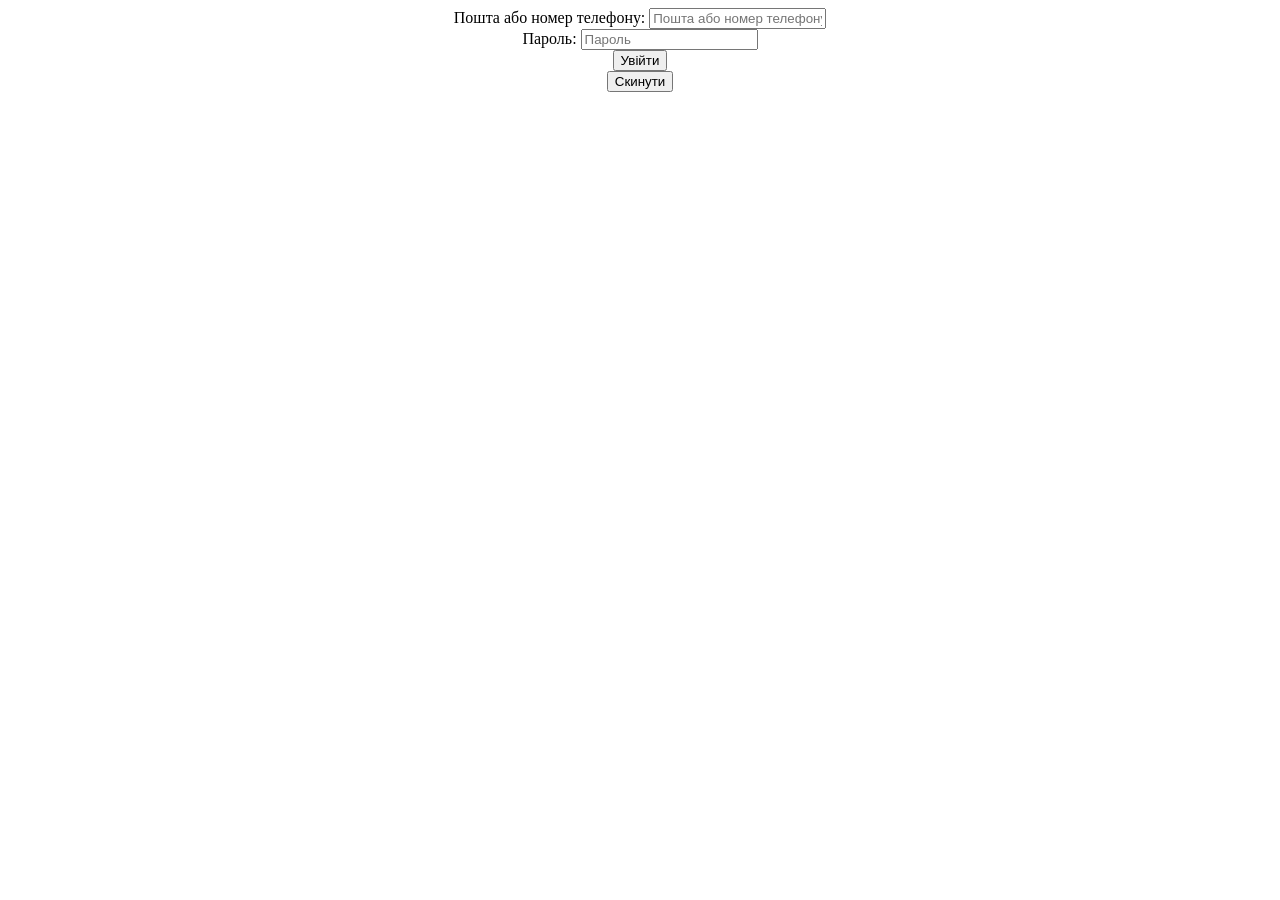
==== app/templates/admin_auth.html @ 2b0f00d4 "add admin authorization" ====
﻿<!doctype html>
<html lang="en">
<head>
    <meta charset="UTF-8">
    <meta name="viewport"
          content="width=device-width, user-scalable=no, initial-scale=1.0, maximum-scale=1.0, minimum-scale=1.0">
    <meta http-equiv="X-UA-Compatible" content="ie=edge">
    <title>Авторизація</title>
    <script src="../static/js/admin_auth.js" defer></script>
</head>
<body>
    <form id="auth-from" method="GET" action="/admin_dashboard" style="display: flex; flex-direction: column; align-items: center; justify-content: center;">
        <label>
            <span>Пошта або номер телефону:</span>
            <input name="admin-credentials" id="admin-credentials" type="text" placeholder="Пошта або номер телефону">
            <span id="invalid-input"></span>
        </label>
        <label>
            <span>Пароль:</span>
            <input name="admin-password" id="admin-password" type="password" placeholder="Пароль">
        </label>
    <button type="submit">Увійти</button>
    <button type="reset">Скинути</button>
    </form>
</body>
</html>
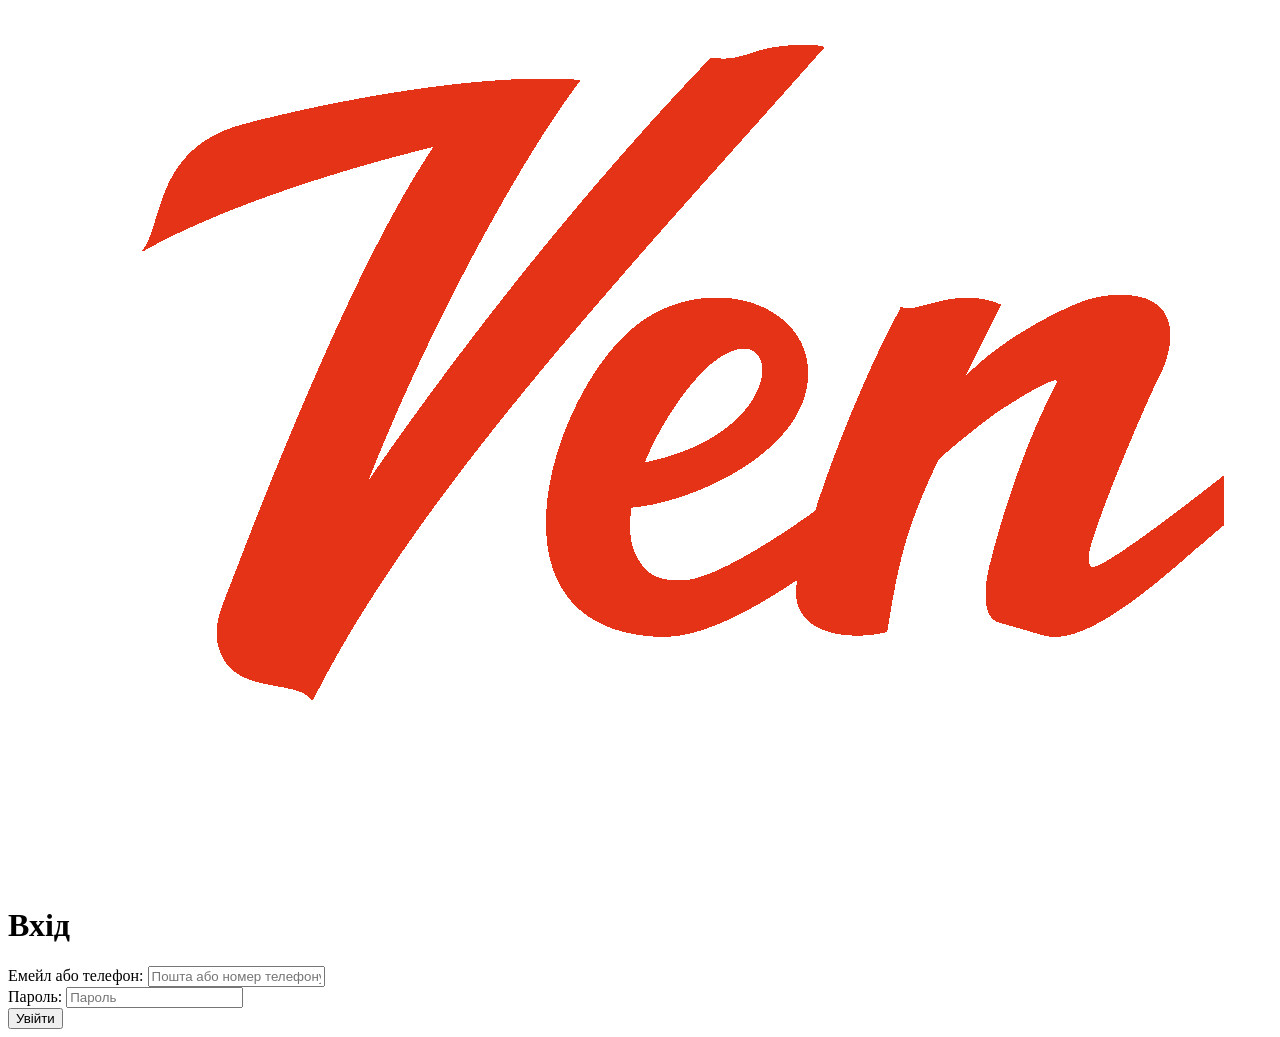
==== commit 10638957: "add templates for user side of content" ====
--- a/app/templates/admin_auth.html
+++ b/app/templates/admin_auth.html
@@ -6,21 +6,34 @@
           content="width=device-width, user-scalable=no, initial-scale=1.0, maximum-scale=1.0, minimum-scale=1.0">
     <meta http-equiv="X-UA-Compatible" content="ie=edge">
     <title>Авторизація</title>
+    <link rel="preconnect" href="https://fonts.googleapis.com">
+    <link rel="preconnect" href="https://fonts.gstatic.com" crossorigin>
+    <link
+        href="https://fonts.googleapis.com/css2?family=Dela+Gothic+One&family=Inter:ital,opsz,wght@0,14..32,100..900;1,14..32,100..900&display=swap"
+        rel="stylesheet">
+    <link rel="stylesheet" href="../static/css/admin_auth.css">
     <script src="../static/js/admin_auth.js" defer></script>
+    <link rel="icon" href="../static/img/temp_logo_64.svg">
 </head>
 <body>
-    <form id="auth-from" method="GET" action="/admin_dashboard" style="display: flex; flex-direction: column; align-items: center; justify-content: center;">
-        <label>
-            <span>Пошта або номер телефону:</span>
-            <input name="admin-credentials" id="admin-credentials" type="text" placeholder="Пошта або номер телефону">
-            <span id="invalid-input"></span>
-        </label>
-        <label>
-            <span>Пароль:</span>
-            <input name="admin-password" id="admin-password" type="password" placeholder="Пароль">
-        </label>
-    <button type="submit">Увійти</button>
-    <button type="reset">Скинути</button>
+<header>
+    <img src="../static/img/logo_red_fixed.png" alt="Logo">
+</header>
+
+<div class="container">
+    <h1>Вхід</h1>
+    <form id="auth-from" method="GET" action="/admin_dashboard">
+        <div class="form-group">
+            <label for="admin-credentials">Емейл або телефон:</label>
+            <input type="text" id="admin-credentials" name="admin-credentials" placeholder="Пошта або номер телефону" required>
+        </div>
+        <div class="form-group">
+            <label for="admin-password">Пароль:</label>
+            <input type="password" id="admin-password" name="admin-password" placeholder="Пароль" required>
+        </div>
+        <span id="invalid-input"></span>
+        <button type="submit">Увійти</button>
     </form>
+</div>
 </body>
 </html>
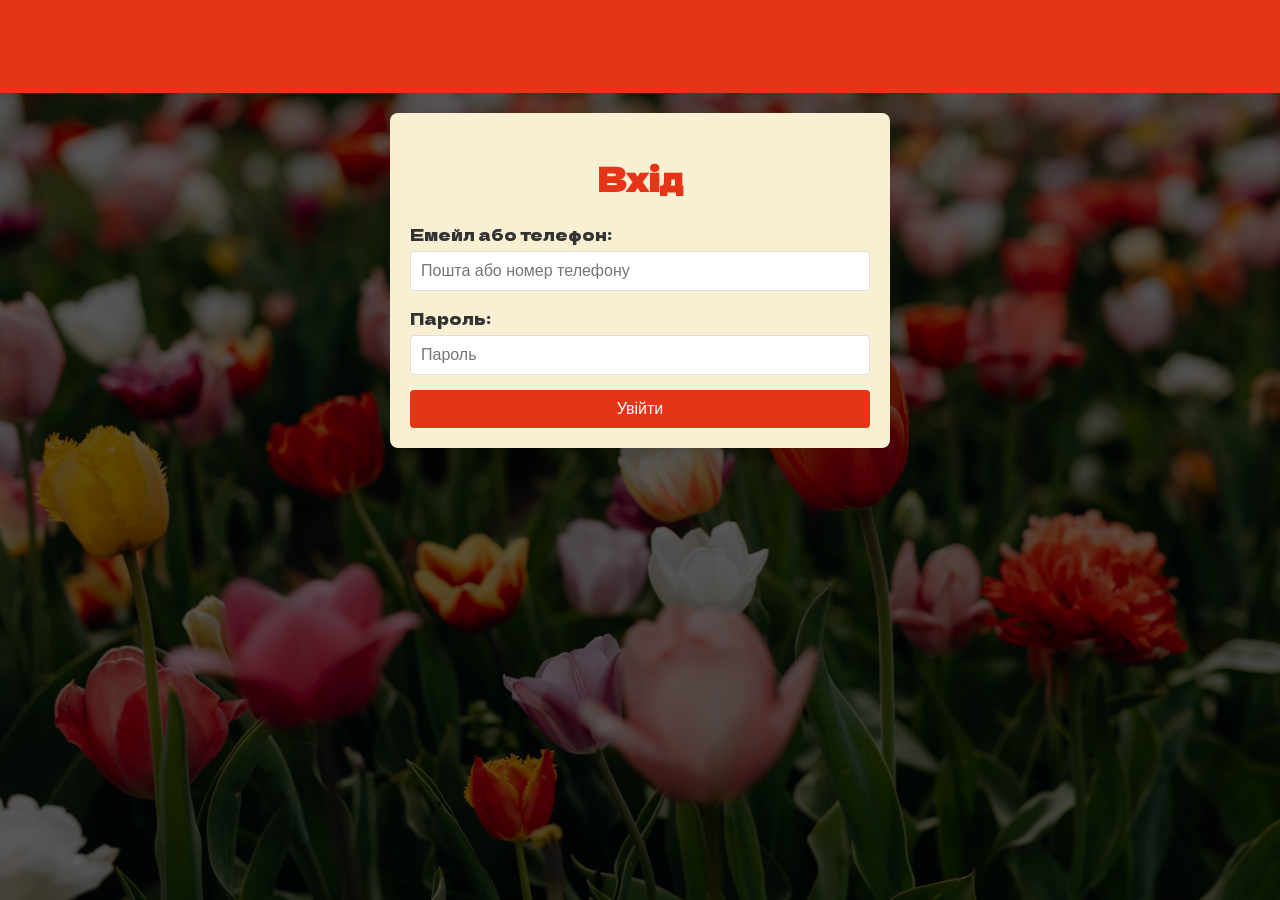
==== commit 9a6dc13c: "fix responsive design and elements displaying" ====
--- a/app/templates/admin_auth.html
+++ b/app/templates/admin_auth.html
@@ -13,7 +13,7 @@
         rel="stylesheet">
     <link rel="stylesheet" href="../static/css/admin_auth.css">
     <script src="../static/js/admin_auth.js" defer></script>
-    <link rel="icon" href="../static/img/temp_logo_64.svg">
+    <link rel="icon" href="../static/img/b&w_logo.svg">
 </head>
 <body>
 <header>
--- a/app/static/css/admin_auth.css
+++ b/app/static/css/admin_auth.css
@@ -0,0 +1,123 @@
+﻿body {
+    margin: 0;
+    padding: 0;
+    font-family: "Dela Gothic One", Arial, sans-serif;
+    background: url("../img/photo_1.jpg") fixed center/cover;
+    color: #333;
+    position: relative;
+}
+body::after {
+    content: "";
+    position: fixed; /* Фіксоване затемнення */
+    top: 0;
+    left: 0;
+    width: 100%;
+    height: 100%;
+    background: rgba(0, 0, 0, 0.6);
+    z-index: -1; /* Відправляємо затемнення під контент */
+}
+
+header {
+    background-color: #e53417;
+    color: white;
+    padding: 20px;
+    text-align: center;
+    display: flex;
+    justify-content: center;
+    align-items: center;
+}
+
+
+
+header img {
+    width: 250px;
+    object-fit: contain;
+}
+
+.container {
+    background-color: #f9f0d4;
+    padding: 20px;
+    border-radius: 8px;
+    box-shadow: 0 4px 8px rgba(0, 0, 0, 0.1);
+    width: 90%;
+    max-width: 500px;
+    margin: 20px auto;
+    box-sizing: border-box;
+}
+
+h1 {
+    text-align: center;
+    color: #e53417;
+}
+
+.form-group {
+    margin-bottom: 15px;
+}
+
+label {
+    font-size: 16px;
+    margin-bottom: 5px;
+    display: block;
+}
+
+input[type="text"],
+input[type="email"],
+input[type="tel"],
+input[type="password"] {
+    width: 100%;
+    padding: 10px;
+    font-size: 16px;
+    border: 1px solid #ddd;
+    border-radius: 4px;
+    box-sizing: border-box;
+}
+
+button {
+    background-color: #e53417;
+    color: white;
+    padding: 10px 20px;
+    border: none;
+    border-radius: 4px;
+    cursor: pointer;
+    font-size: 16px;
+    transition: background-color 0.3s;
+    width: 100%;
+}
+
+button:hover {
+    background-color: #c02b14;
+}
+
+@media (max-width: 768px) {
+    header {
+        padding: 15px;
+    }
+
+    .container {
+        width: 95%;
+        padding: 15px;
+    }
+
+    button {
+        padding: 10px;
+    }
+}
+
+@media (max-width: 480px) {
+    header {
+        padding: 10px;
+    }
+
+    .container {
+        width: 100%;
+        max-width: none;
+        border-radius: 0;
+        padding: 20px;
+        box-shadow: none;
+    }
+
+    button {
+        font-size: 14px;
+        padding: 10px;
+    }
+}
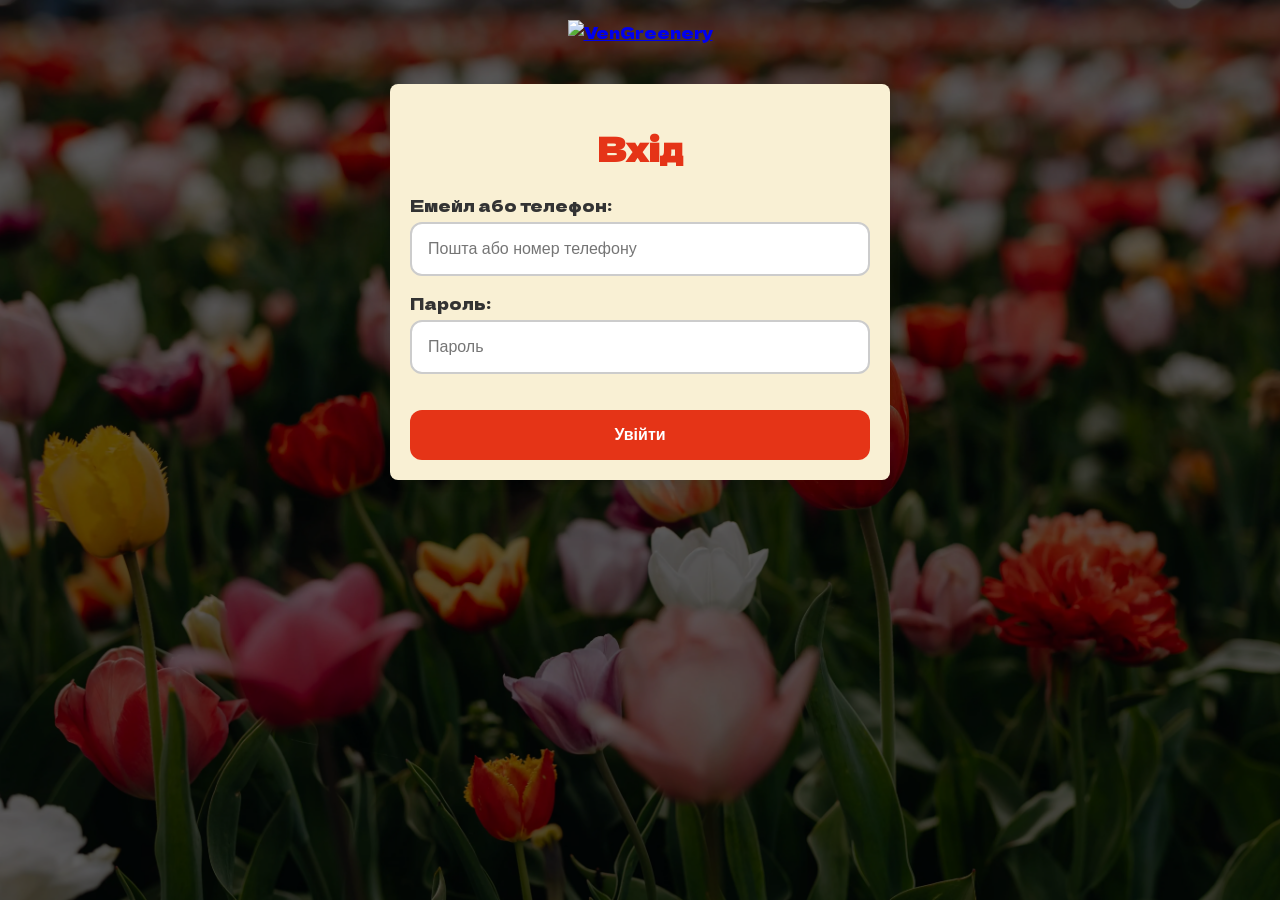
==== commit 6ffd45f6: "add logo in webp format | redesign" ====
--- a/app/templates/admin_auth.html
+++ b/app/templates/admin_auth.html
@@ -2,9 +2,7 @@
 <html lang="en">
 <head>
     <meta charset="UTF-8">
-    <meta name="viewport"
-          content="width=device-width, user-scalable=no, initial-scale=1.0, maximum-scale=1.0, minimum-scale=1.0">
-    <meta http-equiv="X-UA-Compatible" content="ie=edge">
+    <meta name="viewport" content="width=device-width, initial-scale=1.0">
     <title>Авторизація</title>
     <link rel="preconnect" href="https://fonts.googleapis.com">
     <link rel="preconnect" href="https://fonts.gstatic.com" crossorigin>
@@ -17,7 +15,9 @@
 </head>
 <body>
 <header>
-    <img src="../static/img/logo_red_fixed.png" alt="Logo">
+    <a href="/" class="logo">
+        <img src="{{ url_for('static', filename='img/logo_red_fixed.webp') }}" alt="VenGreenery">
+    </a>
 </header>
 
 <div class="container">
@@ -32,7 +32,9 @@
             <input type="password" id="admin-password" name="admin-password" placeholder="Пароль" required>
         </div>
         <span id="invalid-input"></span>
-        <button type="submit">Увійти</button>
+        <div class="button-container">
+            <button type="submit">Увійти</button>
+        </div>
     </form>
 </div>
 </body>
--- a/app/static/css/admin_auth.css
+++ b/app/static/css/admin_auth.css
@@ -2,7 +2,7 @@
     margin: 0;
     padding: 0;
     font-family: "Dela Gothic One", Arial, sans-serif;
-    background: url("../img/photo_1.jpg") fixed center/cover;
+    background: url("../img/photo_1.webp") fixed center/cover;
     color: #333;
     position: relative;
 }
@@ -18,7 +18,6 @@
 }
 
 header {
-    background-color: #e53417;
     color: white;
     padding: 20px;
     text-align: center;
@@ -61,31 +60,46 @@
 }
 
 input[type="text"],
-input[type="email"],
-input[type="tel"],
 input[type="password"] {
     width: 100%;
-    padding: 10px;
+    padding: 16px;
     font-size: 16px;
-    border: 1px solid #ddd;
-    border-radius: 4px;
+    border: 2px solid #ccc;
+    border-radius: 12px;
+    background: #fff;
     box-sizing: border-box;
+    transition: 0.3s ease;
+}
+
+input:focus {
+    border-color: #e53417;
+    box-shadow: 0 0 6px rgba(229, 52, 23, 0.4);
+    outline: none;
+}
+
+.button-container {
+    display: flex;
+    justify-content: space-between;
+    margin-top: 36px;
 }
 
 button {
+    flex: 1;
     background-color: #e53417;
-    color: white;
-    padding: 10px 20px;
+    color: #fff;
+    padding: 16px;
+    width: 100%;
+    font-size: 16px;
+    font-weight: 600;
     border: none;
-    border-radius: 4px;
+    border-radius: 12px;
     cursor: pointer;
-    font-size: 16px;
-    transition: background-color 0.3s;
-    width: 100%;
+    transition: background-color 0.3s ease, transform 0.3s ease;
 }
 
 button:hover {
     background-color: #c02b14;
+    transform: translateY(-2px);
 }
 
 @media (max-width: 768px) {
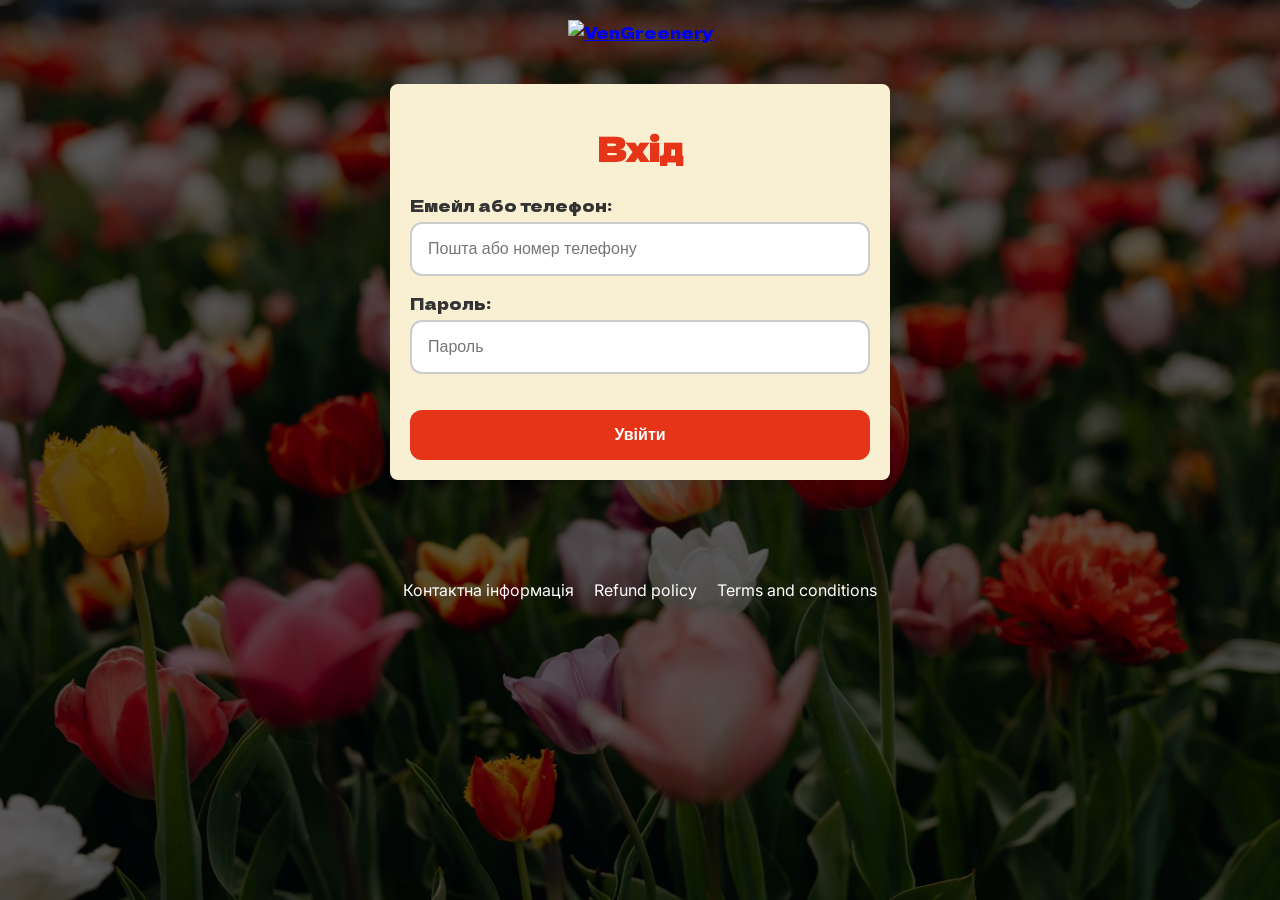
==== commit 21645483: "add footer with required info (for WayForPay) | delete unnecessary css files" ====
--- a/app/templates/admin_auth.html
+++ b/app/templates/admin_auth.html
@@ -7,8 +7,8 @@
     <link rel="preconnect" href="https://fonts.googleapis.com">
     <link rel="preconnect" href="https://fonts.gstatic.com" crossorigin>
     <link
-        href="https://fonts.googleapis.com/css2?family=Dela+Gothic+One&family=Inter:ital,opsz,wght@0,14..32,100..900;1,14..32,100..900&display=swap"
-        rel="stylesheet">
+            href="https://fonts.googleapis.com/css2?family=Dela+Gothic+One&family=Inter:ital,opsz,wght@0,14..32,100..900;1,14..32,100..900&display=swap"
+            rel="stylesheet">
     <link rel="stylesheet" href="../static/css/admin_auth.css">
     <script src="../static/js/admin_auth.js" defer></script>
     <link rel="icon" href="../static/img/b&w_logo.svg">
@@ -19,23 +19,44 @@
         <img src="{{ url_for('static', filename='img/logo_red_fixed.webp') }}" alt="VenGreenery">
     </a>
 </header>
-
-<div class="container">
-    <h1>Вхід</h1>
-    <form id="auth-from" method="GET" action="/admin_dashboard">
-        <div class="form-group">
-            <label for="admin-credentials">Емейл або телефон:</label>
-            <input type="text" id="admin-credentials" name="admin-credentials" placeholder="Пошта або номер телефону" required>
-        </div>
-        <div class="form-group">
-            <label for="admin-password">Пароль:</label>
-            <input type="password" id="admin-password" name="admin-password" placeholder="Пароль" required>
-        </div>
-        <span id="invalid-input"></span>
-        <div class="button-container">
-            <button type="submit">Увійти</button>
-        </div>
-    </form>
-</div>
+<main>
+    <div class="container">
+        <h1>Вхід</h1>
+        <form id="auth-from" method="GET" action="/admin_dashboard">
+            <div class="form-group">
+                <label for="admin-credentials">Емейл або телефон:</label>
+                <input type="text" id="admin-credentials" name="admin-credentials"
+                       placeholder="Пошта або номер телефону" required>
+            </div>
+            <div class="form-group">
+                <label for="admin-password">Пароль:</label>
+                <input type="password" id="admin-password" name="admin-password" placeholder="Пароль" required>
+            </div>
+            <span id="invalid-input"></span>
+            <div class="button-container">
+                <button type="submit">Увійти</button>
+            </div>
+        </form>
+    </div>
+</main>
+<footer>
+    <ul>
+        <li>
+            <a href="/merchant_info#contact-info">
+                Контактна інформація
+            </a>
+        </li>
+        <li>
+            <a href="/merchant_info#refund-info">
+                Refund policy
+            </a>
+        </li>
+        <li>
+            <a href="/merchant_info#terms-info">
+                Terms and conditions
+            </a>
+        </li>
+    </ul>
+</footer>
 </body>
 </html>
--- a/app/static/css/admin_auth.css
+++ b/app/static/css/admin_auth.css
@@ -112,9 +112,35 @@
         padding: 15px;
     }
 
-    button {
-        padding: 10px;
-    }
+}
+
+footer {
+    font-family: 'Inter', sans-serif;
+    margin-top: 100px;
+    margin-bottom: 50px;
+}
+
+footer ul {
+    display: flex;
+    gap: 20px;
+    justify-content: center;
+    flex-wrap: wrap;
+    align-items: center;
+    list-style-type: none;
+    margin: 0;
+    padding: 0;
+}
+
+footer a {
+    text-decoration: none;
+    color: white;
+    transition: text-shadow 0.3s ease;
+}
+footer a:visited {
+    color: inherit;
+}
+footer a:hover {
+    text-shadow: 0 0 10px white;
 }
 
 @media (max-width: 480px) {
@@ -132,6 +158,5 @@
 
     button {
         font-size: 14px;
-        padding: 10px;
     }
 }
